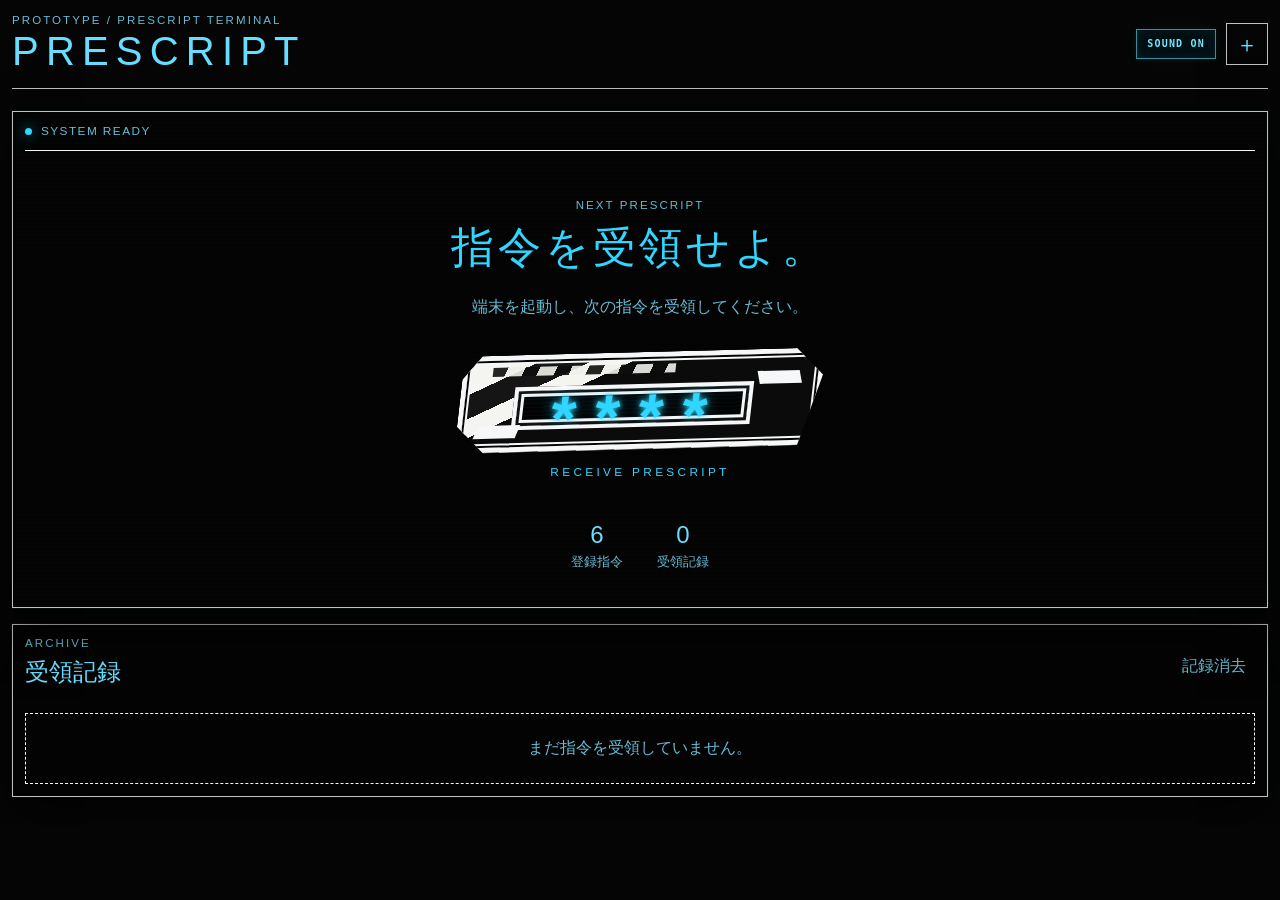
==== iphone.html @ 0a663b4c "Add dedicated iPhone page" ====
<!DOCTYPE html>
<html lang="ja">
<head>
  <meta charset="UTF-8" />
  <meta name="viewport" content="width=device-width, initial-scale=1, viewport-fit=cover">
  <meta name="theme-color" content="#000000">
  <title>PRESCRIPT iPhone</title>
  <link rel="stylesheet" href="style_iphone_fixed.css" />
  <link rel="stylesheet" href="iphone.css" />

  <link rel="manifest" href="iphone-manifest.json">
  <meta name="apple-mobile-web-app-capable" content="yes">
  <meta name="apple-mobile-web-app-status-bar-style" content="black-translucent">
  <meta name="apple-mobile-web-app-title" content="PRESCRIPT">
  <link rel="apple-touch-icon" href="apple-touch-icon.png">
</head>
<body>
  <div class="app-shell">
    <header class="topbar">
      <div>
        <p class="eyebrow">PROTOTYPE / PRESCRIPT TERMINAL</p>
        <h1>PRESCRIPT</h1>
      </div>
      <div class="topbar-actions">
        <button id="soundButton" class="sound-button" type="button" aria-pressed="true">SOUND ON</button>
        <button id="settingsButton" class="icon-button" aria-label="指令管理">＋</button>
      </div>
    </header>

    <main>
      <section class="terminal-panel">
        <div class="status-row">
          <span class="status-dot"></span>
          <span id="systemStatus">SYSTEM READY</span>
        </div>

        <div id="idleView" class="view active">
          <p class="small-label">NEXT PRESCRIPT</p>
          <h2>指令を受領せよ。</h2>
          <p class="subtext">端末を起動し、次の指令を受領してください。</p>

          <button id="receiveButton" class="device-button" aria-label="指令を受領する">
            <span class="device-shell">
              <span class="device-top-strip"></span>
              <span class="device-screen-wrap">
                <span id="deviceDisplay" class="device-display">****</span>
              </span>
              <span class="device-edge device-edge-a"></span>
              <span class="device-edge device-edge-b"></span>
            </span>
            <span class="device-caption">RECEIVE PRESCRIPT</span>
          </button>

          <div class="stats">
            <div>
              <span id="commandCount">0</span>
              <small>登録指令</small>
            </div>
            <div>
              <span id="historyCount">0</span>
              <small>受領記録</small>
            </div>
          </div>
        </div>

        <div id="decodingView" class="view">
          <p id="terminalModeLabel" class="small-label">DECODING</p>

          <div class="css-terminal-stage decoding-stage">
            <div class="css-terminal decoding-terminal">
              <div class="terminal-wing wing-left"></div>
              <div class="terminal-wing wing-right"></div>

              <div class="terminal-body">
                <div class="terminal-top-armor">
                  <span class="armor-segment a1"></span>
                  <span class="armor-segment a2"></span>
                  <span class="armor-segment a3"></span>
                </div>

                <div class="terminal-screen-frame">
                  <div class="terminal-screen decoding-screen">
                    <div class="screen-scan"></div>
                    <div class="screen-head">
                      <span id="screenTitle">// ANALYZING</span>
                      <span id="decodingPhase" class="screen-code">INITIALIZE</span>
                    </div>

                    <div class="screen-command-wrap">
                      <span class="screen-arrow">›</span>
                      <div id="candidateText" class="screen-command decoding-command code-matrix">
                        <div>****-****-****-****</div>
                        <div>---- ---- ---- ----</div>
                      </div>
                      <p id="resultText" class="screen-command seamless-result" aria-live="polite"></p>
                    </div>

                    <div class="screen-rule"></div>
                    <div id="screenFoot" class="screen-foot">PRESCRIPT ENGINE ACTIVE</div>
                  </div>
                </div>

                <div class="terminal-bottom-armor">
                  <span></span><span></span><span></span>
                </div>
              </div>
            </div>
          </div>

          <div id="analysisProgress" class="progress-track">
            <div id="progressBar" class="progress-bar"></div>
          </div>
          <p id="decodingText" class="candidate-text">指令を解析中...</p>

          <div id="resultActions" class="result-actions seamless-actions">
            <button id="completeButton" class="secondary-button">遂行済みにする</button>
            <button id="retryButton" class="primary-button">次の指令を受領</button>
          </div>
        </div>
      </section>

      <section class="history-panel">
        <div class="section-heading">
          <div>
            <p class="small-label">ARCHIVE</p>
            <h2>受領記録</h2>
          </div>
          <button id="clearHistoryButton" class="text-button">記録消去</button>
        </div>

        <div id="historyList" class="history-list"></div>
      </section>
    </main>
  </div>

  <dialog id="commandDialog">
    <form method="dialog" class="dialog-card">
      <div class="section-heading">
        <div>
          <p class="small-label">PRESCRIPT DATABASE</p>
          <h2>指令管理</h2>
        </div>
        <button class="icon-button close-button" value="cancel" aria-label="閉じる">×</button>
      </div>

      <div class="input-row">
        <input id="commandInput" type="text" placeholder="例：卒論を30分進めよ。" autocomplete="off" />
        <button id="addCommandButton" type="button" class="primary-button compact">追加</button>
      </div>

      <div id="commandList" class="command-list"></div>

      <button id="resetCommandsButton" type="button" class="secondary-button full">初期指令に戻す</button>
    </form>
  </dialog>

  <script src="script.js"></script>
  <script>
    if ("serviceWorker" in navigator) {
      window.addEventListener("load", () => {
        navigator.serviceWorker.register("./service-worker.js").catch(() => {});
      });
    }
  </script>
</body>
</html>
---- style_iphone_fixed.css ----
* {
  box-sizing: border-box;
}

:root {
  --bg: #0b0b0b;
  --panel: #141414;
  --panel-2: #1a1a1a;
  --line: #3b3932;
  --text: #ece7d8;
  --muted: #918b7d;
  --accent: #b39a63;
  --paper: #d8ceb3;
  --paper-text: #1b1915;
  --danger: #8a4f4f;
}

html {
  background: var(--bg);
}

body {
  margin: 0;
  min-height: 100vh;
  background:
    linear-gradient(rgba(255,255,255,0.018) 1px, transparent 1px),
    linear-gradient(90deg, rgba(255,255,255,0.012) 1px, transparent 1px),
    radial-gradient(circle at top, #171717 0%, #0a0a0a 60%);
  background-size: 28px 28px, 28px 28px, auto;
  color: var(--text);
  font-family: "Yu Mincho", "Hiragino Mincho ProN", "Times New Roman", serif;
}

button,
input {
  font: inherit;
}

button {
  cursor: pointer;
}

.app-shell {
  width: min(100%, 920px);
  margin: 0 auto;
  padding: max(18px, env(safe-area-inset-top)) 18px
    max(32px, env(safe-area-inset-bottom));
}

.topbar,
.section-heading,
.status-row,
.result-actions,
.input-row {
  display: flex;
  align-items: center;
}

.topbar {
  justify-content: space-between;
  border-bottom: 1px solid var(--line);
  padding-bottom: 14px;
  margin-bottom: 22px;
}

.eyebrow,
.small-label {
  margin: 0;
  color: var(--muted);
  font-size: 0.72rem;
  letter-spacing: 0.18em;
}

h1 {
  margin: 3px 0 0;
  font-size: clamp(1.8rem, 8vw, 3rem);
  letter-spacing: 0.18em;
  font-weight: 500;
}

h2 {
  margin: 7px 0;
  font-weight: 500;
}

.terminal-panel,
.history-panel {
  border: 1px solid var(--line);
  background: rgba(18,18,18,0.92);
  box-shadow: 0 14px 40px rgba(0,0,0,0.35);
}

.terminal-panel {
  min-height: 470px;
  padding: 18px;
  position: relative;
  overflow: hidden;
}

.terminal-panel::after {
  content: "";
  position: absolute;
  inset: 0;
  pointer-events: none;
  background: repeating-linear-gradient(
    to bottom,
    transparent 0,
    transparent 3px,
    rgba(255,255,255,0.015) 4px
  );
}

.status-row {
  gap: 9px;
  color: var(--muted);
  font-size: 0.74rem;
  letter-spacing: 0.12em;
  border-bottom: 1px solid var(--line);
  padding-bottom: 12px;
}

.status-dot {
  width: 7px;
  height: 7px;
  border-radius: 50%;
  background: var(--accent);
  box-shadow: 0 0 12px rgba(179,154,99,0.75);
}

.view {
  display: none;
  position: relative;
  z-index: 1;
}

.view.active {
  display: block;
}

#idleView {
  text-align: center;
  padding: 72px 8px 28px;
}

#idleView h2 {
  font-size: clamp(1.7rem, 7vw, 2.7rem);
  letter-spacing: 0.09em;
}

.subtext {
  color: var(--muted);
  line-height: 1.8;
  margin: 16px auto 30px;
  max-width: 520px;
}

.primary-button,
.secondary-button,
.icon-button,
.text-button {
  border: 1px solid var(--line);
  transition: 160ms ease;
}

.primary-button {
  background: var(--accent);
  color: #13110d;
  padding: 14px 22px;
  min-height: 48px;
}

.primary-button:hover {
  filter: brightness(1.08);
}

.secondary-button {
  background: transparent;
  color: var(--text);
  padding: 13px 18px;
}

.secondary-button:hover,
.icon-button:hover {
  border-color: var(--accent);
}

.icon-button {
  width: 42px;
  height: 42px;
  background: transparent;
  color: var(--text);
  font-size: 1.4rem;
}

.text-button {
  background: transparent;
  color: var(--muted);
  border-color: transparent;
  padding: 8px;
}

.stats {
  display: flex;
  justify-content: center;
  gap: 60px;
  margin-top: 42px;
}

.stats div {
  display: grid;
  gap: 4px;
}

.stats span {
  font-size: 1.5rem;
}

.stats small {
  color: var(--muted);
}

#decodingView {
  text-align: center;
  padding: 86px 8px;
}

.progress-track {
  width: min(100%, 520px);
  height: 8px;
  background: #242424;
  border: 1px solid var(--line);
  margin: 28px auto 22px;
  overflow: hidden;
}

.progress-bar {
  width: 0%;
  height: 100%;
  background: var(--accent);
  transition: width 120ms linear;
}

.candidate-text {
  min-height: 3.5em;
  color: var(--muted);
  letter-spacing: 0.08em;
}

#resultView {
  padding: 42px 0 16px;
}

.prescript-paper {
  width: min(100%, 560px);
  min-height: 280px;
  margin: 18px auto 24px;
  padding: 34px 30px;
  color: var(--paper-text);
  background:
    linear-gradient(rgba(70,55,30,0.05), rgba(70,55,30,0.04)),
    var(--paper);
  border: 1px solid #8f8367;
  box-shadow: 0 18px 38px rgba(0,0,0,0.45);
  transform-origin: top center;
  animation: paperIn 500ms ease both;
}

@keyframes paperIn {
  from {
    opacity: 0;
    transform: translateY(-18px) scaleY(0.94);
  }
  to {
    opacity: 1;
    transform: translateY(0) scaleY(1);
  }
}

.paper-header {
  text-align: center;
  font-size: 1.35rem;
  letter-spacing: 0.45em;
  border-bottom: 1px solid rgba(27,25,21,0.35);
  padding-bottom: 16px;
}

.result-text {
  min-height: 110px;
  display: grid;
  place-items: center;
  text-align: center;
  font-size: clamp(1.3rem, 6vw, 2rem);
  line-height: 1.8;
  margin: 18px 0;
}

.paper-footer {
  text-align: right;
  border-top: 1px solid rgba(27,25,21,0.35);
  padding-top: 16px;
  font-size: 0.9rem;
}

.result-actions {
  gap: 10px;
  justify-content: center;
  flex-wrap: wrap;
}

.history-panel {
  margin-top: 20px;
  padding: 18px;
}

.section-heading {
  justify-content: space-between;
  gap: 14px;
}

.history-list,
.command-list {
  display: grid;
  gap: 10px;
  margin-top: 18px;
}

.history-item,
.command-item {
  border: 1px solid var(--line);
  background: var(--panel-2);
  padding: 14px;
}

.history-item {
  display: grid;
  gap: 8px;
}

.history-item.done {
  opacity: 0.56;
}

.history-item.done .history-text {
  text-decoration: line-through;
}

.history-meta {
  color: var(--muted);
  font-size: 0.72rem;
}

.history-text {
  line-height: 1.55;
}

.empty-state {
  color: var(--muted);
  border: 1px dashed var(--line);
  padding: 24px;
  text-align: center;
}

dialog {
  width: min(calc(100% - 24px), 680px);
  border: 1px solid var(--line);
  background: #101010;
  color: var(--text);
  padding: 0;
}

dialog::backdrop {
  background: rgba(0,0,0,0.78);
  backdrop-filter: blur(2px);
}

.dialog-card {
  padding: 20px;
}

.input-row {
  gap: 8px;
  margin: 20px 0;
}

input {
  flex: 1;
  min-width: 0;
  min-height: 48px;
  background: #191919;
  color: var(--text);
  border: 1px solid var(--line);
  padding: 0 14px;
  outline: none;
}

input:focus {
  border-color: var(--accent);
}

.compact {
  padding-inline: 16px;
}

.full {
  width: 100%;
  margin-top: 18px;
}

.command-item {
  display: flex;
  justify-content: space-between;
  align-items: center;
  gap: 10px;
}

.command-item button {
  background: transparent;
  color: #c68d8d;
  border: 0;
  padding: 6px 8px;
}

@media (max-width: 560px) {
  .app-shell {
    padding-left: 12px;
    padding-right: 12px;
  }

  .terminal-panel,
  .history-panel {
    padding: 14px;
  }

  #idleView {
    padding-top: 58px;
  }

  .stats {
    gap: 38px;
  }

  .result-actions > * {
    width: 100%;
  }

  .input-row {
    align-items: stretch;
  }
}


/* ===== DEVICE TERMINAL THEME / v2 ===== */
:root {
  --bg: #050505;
  --panel: #090909;
  --panel-2: #0d0d0d;
  --line: #f5f7f8;
  --text: #68ddff;
  --muted: #66bcd4;
  --accent: #2fd6ff;
  --paper: #f1f1ed;
  --paper-text: #111111;
  --danger: #ff7892;
}

html,
body {
  background: #050505 !important;
}

body {
  color: var(--text);
  font-family: "Bahnschrift", "Segoe UI", "Yu Gothic UI", "Hiragino Kaku Gothic ProN", sans-serif;
  background-image:
    linear-gradient(rgba(47,214,255,0.025) 1px, transparent 1px),
    linear-gradient(90deg, rgba(47,214,255,0.018) 1px, transparent 1px) !important;
  background-size: 28px 28px !important;
}

.topbar,
.terminal-panel,
.history-panel,
.history-item,
.command-item,
dialog,
input,
.secondary-button,
.icon-button {
  border-color: rgba(245,247,248,0.78) !important;
}

.terminal-panel,
.history-panel,
dialog {
  background: rgba(4,4,4,0.96) !important;
  box-shadow: 0 0 0 1px rgba(47,214,255,0.04), 0 18px 48px rgba(0,0,0,0.65) !important;
}

.terminal-panel::after {
  background: repeating-linear-gradient(
    to bottom,
    transparent 0,
    transparent 3px,
    rgba(47,214,255,0.018) 4px
  ) !important;
}

.primary-button {
  background: #101010 !important;
  color: var(--accent) !important;
  border: 1px solid #f5f7f8 !important;
}

.primary-button:hover,
.secondary-button:hover,
.icon-button:hover {
  border-color: var(--accent) !important;
  box-shadow: 0 0 18px rgba(47,214,255,0.16);
}

.status-dot {
  background: var(--accent) !important;
  box-shadow: 0 0 14px rgba(47,214,255,0.75) !important;
}

#idleView {
  padding-top: 42px;
}

#idleView h2 {
  color: var(--accent);
}

.device-button {
  display: block;
  width: min(100%, 520px);
  margin: 28px auto 0;
  border: 0;
  background: transparent;
  color: inherit;
  padding: 0;
}

.device-shell {
  position: relative;
  display: block;
  width: 100%;
  aspect-ratio: 3.7 / 1;
  transform: skewX(-8deg) rotate(-1.5deg);
  border: 5px solid #f5f7f8;
  background:
    linear-gradient(155deg, #f4f4f0 0 14%, #151515 14% 24%, #f4f4f0 24% 32%, #0b0b0b 32% 100%);
  box-shadow:
    0 0 0 2px #050505 inset,
    0 0 0 4px #f5f7f8 inset,
    0 12px 0 -4px #cfcfc8,
    0 18px 32px rgba(0,0,0,0.65);
  clip-path: polygon(5% 0, 92% 0, 100% 28%, 95% 100%, 8% 100%, 0 72%, 0 24%);
  overflow: hidden;
  transition: transform 140ms ease, filter 140ms ease;
}

.device-button:hover .device-shell {
  transform: skewX(-8deg) rotate(-1.5deg) translateY(-2px);
  filter: brightness(1.07);
}

.device-button:active .device-shell {
  transform: skewX(-8deg) rotate(-1.5deg) translateY(1px) scale(0.995);
}

.device-top-strip {
  position: absolute;
  left: 7%;
  top: 8%;
  width: 52%;
  height: 10%;
  background: repeating-linear-gradient(
    110deg,
    #0d0d0d 0 14px,
    #f0f0eb 14px 30px
  );
  opacity: 0.9;
}

.device-screen-wrap {
  position: absolute;
  left: 14%;
  right: 18%;
  top: 31%;
  bottom: 20%;
  border: 4px solid #f5f7f8;
  background: #020202;
  box-shadow:
    0 0 0 3px #101010 inset,
    0 0 0 6px #f5f7f8 inset;
  display: grid;
  place-items: center;
  overflow: hidden;
}

.device-screen-wrap::after {
  content: "";
  position: absolute;
  inset: 0;
  background:
    linear-gradient(rgba(47,214,255,0.04), transparent 50%),
    repeating-linear-gradient(
      to bottom,
      rgba(47,214,255,0.035) 0 1px,
      transparent 1px 4px
    );
  pointer-events: none;
}

.device-display {
  position: relative;
  z-index: 1;
  color: var(--accent);
  font-family: "Consolas", "Courier New", monospace;
  font-weight: 800;
  font-size: clamp(1.7rem, 8vw, 4rem);
  letter-spacing: 0.08em;
  text-shadow:
    0 0 5px rgba(47,214,255,0.95),
    0 0 16px rgba(47,214,255,0.55);
  transition: opacity 80ms linear, transform 80ms linear, text-shadow 120ms linear;
}

.device-display.idle-pulse {
  animation: devicePulse 1.8s ease-in-out infinite;
}

.device-display.glitch {
  animation: deviceGlitch 90ms steps(2, end) infinite;
}

.device-display.locked {
  animation: lockFlash 420ms ease 2;
}

@keyframes devicePulse {
  0%, 100% { opacity: 0.76; }
  50% { opacity: 1; text-shadow: 0 0 8px rgba(47,214,255,1), 0 0 22px rgba(47,214,255,0.68); }
}

@keyframes deviceGlitch {
  0% { transform: translateX(-1px); opacity: 0.78; }
  25% { transform: translateX(2px) skewX(-3deg); opacity: 1; }
  50% { transform: translateX(-2px); opacity: 0.9; }
  75% { transform: translateX(1px) skewX(2deg); opacity: 0.82; }
  100% { transform: translateX(0); opacity: 1; }
}

@keyframes lockFlash {
  0%,100% { opacity: 1; }
  50% { opacity: 0.18; }
}

.device-edge {
  position: absolute;
  width: 12%;
  height: 15%;
  background: #f5f7f8;
}
.device-edge-a { right: 5%; top: 20%; transform: skewX(16deg); }
.device-edge-b { left: 4%; bottom: 10%; transform: skewX(-18deg); }

.device-caption {
  display: block;
  margin-top: 16px;
  color: var(--accent);
  font-size: 0.74rem;
  letter-spacing: 0.28em;
}

.progress-track {
  background: #0c0c0c !important;
  border-color: #f5f7f8 !important;
}
.progress-bar {
  background: var(--accent) !important;
  box-shadow: 0 0 14px rgba(47,214,255,0.5);
}

.prescript-paper {
  background: var(--paper) !important;
  color: var(--paper-text) !important;
  border: 2px solid #f5f7f8 !important;
  box-shadow: 0 20px 48px rgba(0,0,0,0.6) !important;
}

.history-item,
.command-item,
input {
  background: #080808 !important;
  color: var(--text) !important;
}

dialog::backdrop {
  background: rgba(0,0,0,0.82) !important;
}

@media (max-width: 560px) {
  .device-shell {
    aspect-ratio: 3.1 / 1.15;
    border-width: 4px;
  }
  .device-screen-wrap {
    left: 13%;
    right: 17%;
    top: 29%;
    bottom: 18%;
    border-width: 3px;
  }
}




/* ===== PURE CSS RESULT TERMINAL ===== */
#resultView {
  padding: 34px 0 18px;
}

.css-terminal-stage {
  width: min(100%, 820px);
  margin: 10px auto 18px;
  padding: 22px 10px 28px;
  display: grid;
  place-items: center;
  overflow: visible;
}

.css-terminal {
  position: relative;
  width: min(94vw, 760px);
  min-height: 330px;
  filter:
    drop-shadow(0 24px 30px rgba(0,0,0,0.7))
    drop-shadow(0 0 20px rgba(47,214,255,0.10));
}

.terminal-body {
  position: relative;
  width: 100%;
  min-height: 330px;
  background:
    linear-gradient(145deg, #f4f4f2 0 8%, #1d1d1d 8% 13%, #f5f5f3 13% 18%, #101010 18% 82%, #e8e8e5 82% 88%, #131313 88% 92%, #f2f2ef 92% 100%);
  clip-path: polygon(
    4% 0, 94% 0, 100% 12%, 98% 88%,
    92% 100%, 6% 100%, 0 86%, 1% 14%
  );
  border: 4px solid #f4f5f6;
  box-shadow:
    inset 0 0 0 3px #0a0a0a,
    inset 0 0 0 6px rgba(255,255,255,0.55);
}

.terminal-top-armor {
  position: absolute;
  top: 4%;
  left: 8%;
  right: 8%;
  height: 16%;
  display: flex;
  gap: 2%;
  transform: skewX(-14deg);
}

.armor-segment {
  display: block;
  height: 100%;
  border: 2px solid #f4f5f6;
  background: linear-gradient(135deg, #f7f7f4 0 42%, #202020 42% 68%, #ededeb 68% 100%);
}

.a1 { flex: 1.15; }
.a2 { flex: 1.6; }
.a3 { flex: 0.85; }

.terminal-screen-frame {
  position: absolute;
  left: 7%;
  right: 7%;
  top: 24%;
  bottom: 18%;
  border: 4px solid #f2f4f5;
  background: #050505;
  box-shadow:
    0 0 0 4px #0a0a0a,
    0 0 0 6px #f2f4f5,
    0 0 18px rgba(47,214,255,0.12);
  clip-path: polygon(3% 0, 97% 0, 100% 14%, 98% 100%, 2% 100%, 0 86%, 0 12%);
}

.terminal-screen {
  position: relative;
  width: 100%;
  height: 100%;
  background:
    radial-gradient(circle at center, rgba(47,214,255,0.035), transparent 60%),
    linear-gradient(180deg, #050809 0%, #020303 100%);
  color: var(--accent);
  padding: 18px 24px 16px;
  overflow: hidden;
}

.screen-scan {
  position: absolute;
  inset: 0;
  pointer-events: none;
  background: repeating-linear-gradient(
    to bottom,
    rgba(47,214,255,0.035) 0 1px,
    transparent 1px 4px
  );
  opacity: 0.75;
}

.screen-head,
.screen-foot,
.screen-code {
  position: relative;
  z-index: 1;
  font-family: "Consolas", "Courier New", monospace;
  letter-spacing: 0.16em;
}

.screen-head {
  display: flex;
  justify-content: space-between;
  gap: 16px;
  align-items: center;
  color: rgba(104,221,255,0.82);
  font-size: clamp(0.62rem, 1.7vw, 0.82rem);
  padding-bottom: 8px;
  border-bottom: 1px solid rgba(104,221,255,0.55);
}

.screen-code {
  font-size: 0.78em;
  opacity: 0.7;
}

.screen-command-wrap {
  position: relative;
  z-index: 1;
  display: grid;
  grid-template-columns: auto 1fr;
  align-items: start;
  gap: 12px;
  margin-top: 16px;
}

.screen-arrow {
  font-family: "Consolas", monospace;
  font-size: clamp(1.8rem, 5vw, 3rem);
  line-height: 1;
  color: var(--accent);
  text-shadow:
    0 0 6px rgba(47,214,255,0.95),
    0 0 18px rgba(47,214,255,0.5);
}

.screen-command {
  margin: 0;
  color: #62e3ff;
  font-family: "Bahnschrift", "Yu Gothic UI", "Hiragino Kaku Gothic ProN", sans-serif;
  font-size: clamp(1.2rem, 3.8vw, 2.1rem);
  font-weight: 700;
  line-height: 1.42;
  letter-spacing: 0.04em;
  overflow-wrap: anywhere;
  text-shadow:
    0 0 5px rgba(47,214,255,0.95),
    0 0 14px rgba(47,214,255,0.45);
  animation: cssResultIn 520ms steps(8, end) both;
}

.screen-rule {
  position: relative;
  z-index: 1;
  width: 56%;
  height: 1px;
  margin-top: 18px;
  background: var(--accent);
  box-shadow: 0 0 8px rgba(47,214,255,0.72);
}

.screen-foot {
  position: absolute;
  right: 22px;
  bottom: 12px;
  color: rgba(104,221,255,0.55);
  font-size: clamp(0.52rem, 1.4vw, 0.68rem);
}

.terminal-bottom-armor {
  position: absolute;
  left: 12%;
  right: 12%;
  bottom: 5%;
  height: 9%;
  display: grid;
  grid-template-columns: 1.8fr 1fr 1.2fr;
  gap: 3%;
  transform: skewX(-15deg);
}

.terminal-bottom-armor span {
  border: 2px solid #f4f5f6;
  background: linear-gradient(145deg, #f3f3f1 0 55%, #222 55% 68%, #ececea 68% 100%);
}

.terminal-wing {
  position: absolute;
  z-index: -1;
  width: 17%;
  height: 38%;
  top: 31%;
  background: linear-gradient(145deg, #f4f5f6 0 45%, #1b1b1b 45% 60%, #e9e9e6 60% 100%);
  border: 3px solid #f4f5f6;
}

.wing-left {
  left: -4%;
  clip-path: polygon(20% 0, 100% 16%, 96% 88%, 0 100%, 8% 58%, 0 26%);
}

.wing-right {
  right: -4%;
  clip-path: polygon(0 16%, 80% 0, 100% 24%, 92% 58%, 100% 100%, 4% 88%);
}

.result-hint {
  margin: 8px 0 18px;
  text-align: center;
  color: var(--muted);
  font-size: 0.86rem;
  letter-spacing: 0.08em;
}

@keyframes cssResultIn {
  from {
    opacity: 0;
    transform: translateX(-6px);
    filter: blur(3px);
  }
  to {
    opacity: 1;
    transform: translateX(0);
    filter: blur(0);
  }
}

@media (max-width: 700px) {
  .css-terminal {
    width: min(98vw, 620px);
    min-height: 290px;
  }

  .terminal-body {
    min-height: 290px;
  }

  .terminal-screen {
    padding: 14px 18px 14px;
  }

  .screen-command {
    font-size: clamp(1rem, 4.8vw, 1.5rem);
    line-height: 1.34;
  }

  .screen-command-wrap {
    gap: 9px;
    margin-top: 12px;
  }

  .screen-rule {
    margin-top: 14px;
  }
}

@media (max-width: 430px) {
  .css-terminal-stage {
    padding-left: 0;
    padding-right: 0;
  }

  .css-terminal {
    width: 102vw;
    min-height: 260px;
  }

  .terminal-body {
    min-height: 260px;
  }

  .terminal-screen-frame {
    left: 6%;
    right: 6%;
    top: 25%;
    bottom: 18%;
  }

  .terminal-screen {
    padding: 10px 14px 10px;
  }

  .screen-head {
    font-size: 0.52rem;
  }

  .screen-command {
    font-size: clamp(0.92rem, 5.2vw, 1.28rem);
  }

  .screen-foot {
    display: none;
  }
}


/* ===== v4 DECODING TERMINAL EFFECTS ===== */
.decoding-stage {
  margin-top: 4px;
  margin-bottom: 8px;
}

.decoding-terminal {
  animation: terminalVibrate 180ms steps(2, end) infinite;
}

.decoding-terminal .terminal-body {
  box-shadow:
    inset 0 0 0 3px #0a0a0a,
    inset 0 0 0 6px rgba(255,255,255,0.55),
    0 0 26px rgba(47,214,255,0.16);
}

.decoding-terminal.active-pulse .terminal-body {
  animation: terminalGlowPulse 520ms ease-in-out infinite alternate;
}

.decoding-screen {
  animation: screenFlicker 120ms steps(2, end) infinite;
}

.decoding-screen::before {
  content: "";
  position: absolute;
  inset: -10%;
  pointer-events: none;
  z-index: 3;
  background:
    repeating-linear-gradient(
      90deg,
      transparent 0 9%,
      rgba(47,214,255,0.055) 9% 9.8%,
      transparent 9.8% 18%
    ),
    linear-gradient(
      180deg,
      transparent 0 35%,
      rgba(47,214,255,0.12) 35% 38%,
      transparent 38% 100%
    );
  mix-blend-mode: screen;
  animation: noiseSweep 620ms linear infinite;
}

.decoding-command {
  font-family: "Consolas", "Courier New", monospace;
  letter-spacing: 0.09em;
  animation: decodingTextJitter 110ms steps(2, end) infinite;
}

.decoding-terminal.finalizing {
  animation: none;
}

.decoding-terminal.finalizing .terminal-body {
  animation: finalFlash 240ms ease-in-out 3;
}

.decoding-terminal.finalizing .decoding-screen {
  animation: none;
}

@keyframes terminalVibrate {
  0% { transform: translate(0,0); }
  25% { transform: translate(0.35px,-0.25px); }
  50% { transform: translate(-0.35px,0.3px); }
  75% { transform: translate(0.25px,0.2px); }
  100% { transform: translate(0,0); }
}

@keyframes terminalGlowPulse {
  from {
    filter: drop-shadow(0 0 8px rgba(47,214,255,0.18));
  }
  to {
    filter: drop-shadow(0 0 22px rgba(47,214,255,0.55));
  }
}

@keyframes screenFlicker {
  0%, 100% { filter: brightness(1); }
  30% { filter: brightness(1.08); }
  55% { filter: brightness(0.92); }
  75% { filter: brightness(1.14); }
}

@keyframes noiseSweep {
  from { transform: translateY(-18%); opacity: 0.45; }
  50% { opacity: 0.9; }
  to { transform: translateY(18%); opacity: 0.35; }
}

@keyframes decodingTextJitter {
  0% { transform: translateX(0); opacity: 0.92; }
  25% { transform: translateX(1px); opacity: 1; }
  50% { transform: translateX(-1px); opacity: 0.84; }
  75% { transform: translateX(0.5px); opacity: 1; }
  100% { transform: translateX(0); opacity: 0.92; }
}

@keyframes finalFlash {
  0%,100% {
    box-shadow:
      inset 0 0 0 3px #0a0a0a,
      inset 0 0 0 6px rgba(255,255,255,0.55),
      0 0 12px rgba(47,214,255,0.16);
  }
  50% {
    box-shadow:
      inset 0 0 0 3px #0a0a0a,
      inset 0 0 0 6px rgba(255,255,255,0.75),
      0 0 42px rgba(47,214,255,0.78);
  }
}


/* ===== v5 OPAQUE CODE MATRIX ===== */
.code-matrix {
  display: grid;
  gap: 4px;
  width: 100%;
  font-size: clamp(0.72rem, 2.2vw, 1.15rem);
  line-height: 1.2;
  letter-spacing: 0.085em;
  white-space: nowrap;
  overflow: hidden;
}

.code-matrix div {
  position: relative;
  min-height: 1.2em;
  overflow: hidden;
  text-overflow: clip;
  text-shadow:
    0 0 5px rgba(47,214,255,0.98),
    0 0 12px rgba(47,214,255,0.5);
}

.code-matrix div:nth-child(2n) {
  opacity: 0.72;
}

.code-matrix div:nth-child(3n) {
  opacity: 0.9;
}

.code-matrix.scramble div {
  animation: codeLineShift 105ms steps(2, end) infinite;
}

@keyframes codeLineShift {
  0% { transform: translateX(0); }
  25% { transform: translateX(1px); }
  50% { transform: translateX(-2px); }
  75% { transform: translateX(1.5px); }
  100% { transform: translateX(0); }
}

@media (max-width: 700px) {
  .code-matrix {
    font-size: clamp(0.62rem, 3vw, 0.92rem);
    gap: 3px;
  }
}

@media (max-width: 430px) {
  .code-matrix {
    font-size: clamp(0.54rem, 3.35vw, 0.78rem);
  }
}


/* ===== v6 RESPONSIVE CODE MATRIX ===== */
.code-matrix {
  --matrix-font-size: 1rem;
  --matrix-gap: 4px;
  font-size: var(--matrix-font-size) !important;
  gap: var(--matrix-gap) !important;
  max-height: 100%;
  align-content: center;
}

.code-matrix[data-lines="3"] {
  --matrix-gap: 7px;
}

.code-matrix[data-lines="4"] {
  --matrix-gap: 5px;
}

.code-matrix[data-lines="5"] {
  --matrix-gap: 3px;
}

.code-matrix div {
  width: 100%;
  line-height: 1.14;
}

@media (max-width: 700px) {
  .code-matrix {
    --matrix-gap: 3px;
  }
}

@media (max-width: 430px) {
  .code-matrix {
    --matrix-gap: 2px;
  }
}


/* ===== v7 SAFE FIT FOR DECODING SCREEN ===== */
.decoding-screen {
  padding: 18px 26px 26px !important;
}

.decoding-screen .screen-command-wrap {
  min-height: 0;
  margin-top: 12px;
}

.code-matrix {
  box-sizing: border-box;
  width: 100%;
  max-width: 100%;
  max-height: 100%;
  overflow: hidden !important;
  padding-right: 6px;
  padding-bottom: 10px;
  align-content: start;
}

.code-matrix div {
  box-sizing: border-box;
  max-width: 100%;
  overflow: hidden;
}

@media (max-width: 700px) {
  .decoding-screen {
    padding: 14px 18px 22px !important;
  }

  .code-matrix {
    padding-right: 4px;
    padding-bottom: 8px;
  }
}

@media (max-width: 430px) {
  .decoding-screen {
    padding: 12px 14px 20px !important;
  }

  .code-matrix {
    padding-right: 3px;
    padding-bottom: 7px;
  }
}


/* ===== v8 TWO-LINE DECODING LAYOUT ===== */
.decoding-screen {
  padding: 18px 26px 44px !important;
}

.decoding-screen .screen-command-wrap {
  margin-top: 14px;
  min-height: 0;
  align-items: start;
}

.code-matrix {
  --matrix-font-size: 1rem;
  --matrix-gap: 8px;
  grid-template-rows: repeat(2, auto);
  gap: var(--matrix-gap) !important;
  padding-right: 8px;
  padding-bottom: 24px;
  align-content: start;
  max-height: none;
}

.code-matrix[data-lines="2"] {
  --matrix-gap: 8px;
}

.code-matrix div {
  line-height: 1.12;
}

@media (max-width: 700px) {
  .decoding-screen {
    padding: 14px 18px 38px !important;
  }

  .code-matrix {
    --matrix-gap: 6px;
    padding-right: 5px;
    padding-bottom: 20px;
  }
}

@media (max-width: 430px) {
  .decoding-screen {
    padding: 12px 14px 34px !important;
  }

  .code-matrix {
    --matrix-gap: 5px;
    padding-right: 4px;
    padding-bottom: 18px;
  }
}


/* ===== v9 SEAMLESS ANALYSIS -> OUTPUT ===== */
.screen-command-wrap {
  position: relative;
}

.seamless-result {
  display: none;
  margin: 0;
  opacity: 0;
  transform: translateY(3px);
}

.seamless-result.revealing {
  display: block;
  animation: seamlessReveal 760ms steps(12, end) forwards;
}

.code-matrix.dissolving {
  animation: codeDissolve 520ms steps(8, end) forwards !important;
}

.seamless-actions {
  display: none;
  opacity: 0;
  margin-top: 18px;
}

.seamless-actions.visible {
  display: flex;
  animation: controlsIn 380ms ease forwards;
}

#analysisProgress.output-ready {
  opacity: 0;
  transform: scaleX(.96);
  transition: opacity 360ms ease, transform 360ms ease;
}

#decodingText.output-ready {
  opacity: 0;
  transition: opacity 300ms ease;
}

.decoding-terminal.output-mode {
  animation: none;
}

.decoding-terminal.output-mode .decoding-screen {
  animation: none;
}

.decoding-terminal.output-mode .decoding-screen::before {
  opacity: .12;
  animation: none;
}

.decoding-terminal.output-mode .terminal-body {
  animation: outputGlow 650ms ease-out 1;
}

@keyframes codeDissolve {
  0% {
    opacity: 1;
    filter: blur(0);
    transform: translateX(0);
  }
  30% {
    opacity: .72;
    filter: blur(.5px);
    transform: translateX(2px);
  }
  55% {
    opacity: .38;
    filter: blur(1.5px);
    transform: translateX(-4px);
  }
  80% {
    opacity: .14;
    filter: blur(3px);
    transform: translateX(8px);
  }
  100% {
    opacity: 0;
    filter: blur(7px);
    transform: translateX(18px);
  }
}

@keyframes seamlessReveal {
  0% {
    opacity: 0;
    filter: blur(5px);
    transform: translateY(3px);
    clip-path: inset(0 100% 0 0);
  }
  45% {
    opacity: .8;
    filter: blur(1px);
  }
  100% {
    opacity: 1;
    filter: blur(0);
    transform: translateY(0);
    clip-path: inset(0 0 0 0);
  }
}

@keyframes controlsIn {
  from { opacity: 0; transform: translateY(7px); }
  to { opacity: 1; transform: translateY(0); }
}

@keyframes outputGlow {
  0% { filter: drop-shadow(0 0 26px rgba(47,214,255,.75)); }
  100% { filter: drop-shadow(0 0 8px rgba(47,214,255,.12)); }
}


/* ===== v9.1 RESULT VISIBILITY FIX ===== */
.seamless-result.revealing {
  display: block !important;
  visibility: visible !important;
}

.decoding-terminal.output-mode .seamless-result {
  color: #62e3ff;
  text-shadow:
    0 0 5px rgba(47,214,255,0.95),
    0 0 14px rgba(47,214,255,0.45);
}


/* ===== v9.3 DECODING FONT READABILITY ===== */
.decoding-screen .screen-command-wrap {
  grid-template-columns: 34px minmax(0, 1fr);
}

.code-matrix {
  width: 100%;
  min-width: 0;
  font-size: var(--matrix-font-size, 22px) !important;
  letter-spacing: 0.055em !important;
}

.code-matrix div {
  width: 100%;
  overflow: hidden;
  white-space: nowrap;
}

/* Keep the large lower safety margin from v8/v9. */
.decoding-screen {
  padding-bottom: 44px !important;
}

@media (max-width: 700px) {
  .decoding-screen {
    padding-bottom: 38px !important;
  }
}

@media (max-width: 430px) {
  .decoding-screen .screen-command-wrap {
    grid-template-columns: 24px minmax(0, 1fr);
  }

  .decoding-screen {
    padding-bottom: 34px !important;
  }
}


/* ===== v9.4 RELAXED LAYOUT ===== */
.decoding-screen {
  padding: 18px 22px 18px !important;
}

.code-matrix {
  padding-bottom: 0 !important;
  align-content: center;
}

.decoding-screen .screen-command-wrap {
  margin-top: 8px;
}

@media (max-width: 700px) {
  .decoding-screen {
    padding: 14px 16px 14px !important;
  }
}

@media (max-width: 430px) {
  .decoding-screen {
    padding: 12px 12px 12px !important;
  }
}


/* ===== v9.5 THREE LINES / WIDER CODE AREA ===== */
.decoding-screen {
  padding-left: 12px !important;
  padding-right: 12px !important;
}

.decoding-screen .screen-command-wrap {
  grid-template-columns: 24px minmax(0, 1fr) !important;
  gap: 7px !important;
}

.code-matrix {
  width: 100% !important;
  padding-left: 0 !important;
  padding-right: 0 !important;
  letter-spacing: 0.045em !important;
}

@media (max-width: 700px) {
  .decoding-screen {
    padding-left: 9px !important;
    padding-right: 9px !important;
  }

  .decoding-screen .screen-command-wrap {
    grid-template-columns: 20px minmax(0, 1fr) !important;
    gap: 5px !important;
  }
}

@media (max-width: 430px) {
  .decoding-screen {
    padding-left: 7px !important;
    padding-right: 7px !important;
  }
}


/* ===== v9.6 ANALYSIS EDGE-TO-EDGE ===== */
.decoding-terminal:not(.output-mode) .decoding-screen {
  padding-left: 2px !important;
  padding-right: 2px !important;
}

.decoding-terminal:not(.output-mode) .screen-command-wrap {
  grid-template-columns: 12px minmax(0, 1fr) !important;
  column-gap: 2px !important;
  width: 100% !important;
  margin-left: 0 !important;
  margin-right: 0 !important;
}

.decoding-terminal:not(.output-mode) .screen-arrow {
  width: 12px !important;
  min-width: 12px !important;
  margin: 0 !important;
  padding: 0 !important;
}

.decoding-terminal:not(.output-mode) .code-matrix {
  width: 100% !important;
  max-width: none !important;
  margin: 0 !important;
  padding-left: 0 !important;
  padding-right: 0 !important;
  letter-spacing: 0.035em !important;
}

.decoding-terminal:not(.output-mode) .code-matrix div {
  margin-left: 0 !important;
  margin-right: 0 !important;
}

@media (max-width: 700px) {
  .decoding-terminal:not(.output-mode) .decoding-screen {
    padding-left: 1px !important;
    padding-right: 1px !important;
  }

  .decoding-terminal:not(.output-mode) .screen-command-wrap {
    grid-template-columns: 10px minmax(0, 1fr) !important;
    column-gap: 1px !important;
  }

  .decoding-terminal:not(.output-mode) .screen-arrow {
    width: 10px !important;
    min-width: 10px !important;
  }
}

@media (max-width: 430px) {
  .decoding-terminal:not(.output-mode) .decoding-screen {
    padding-left: 0 !important;
    padding-right: 0 !important;
  }
}


/* ===== v9.7 TRUE FULL-WIDTH ANALYSIS ===== */
/* During decoding, the arrow no longer consumes a grid column. */
.decoding-terminal:not(.output-mode) .screen-command-wrap {
  display: block !important;
  position: relative !important;
  box-sizing: border-box !important;
  width: 100% !important;
  max-width: none !important;
  margin: 0 !important;
  padding: 0 !important;
}

/* Overlay the arrow at the extreme left edge. */
.decoding-terminal:not(.output-mode) .screen-arrow {
  position: absolute !important;
  left: 2px !important;
  top: 50% !important;
  transform: translateY(-50%) !important;
  width: auto !important;
  min-width: 0 !important;
  margin: 0 !important;
  padding: 0 !important;
  z-index: 4 !important;
}

/* Remove horizontal inset from the actual cyan display. */
.decoding-terminal:not(.output-mode) .terminal-screen.decoding-screen {
  padding-left: 0 !important;
  padding-right: 0 !important;
}

/* Stretch the three code rows across almost all usable width. */
.decoding-terminal:not(.output-mode) .code-matrix {
  box-sizing: border-box !important;
  display: block !important;
  width: 100% !important;
  max-width: none !important;
  min-width: 0 !important;
  margin: 0 !important;
  padding: 0 2px 0 17px !important;
  text-align: center !important;
}

.decoding-terminal:not(.output-mode) .code-matrix div {
  box-sizing: border-box !important;
  display: block !important;
  width: 100% !important;
  max-width: none !important;
  margin: 0 !important;
  padding: 0 !important;
  text-align: center !important;
  white-space: nowrap !important;
}

/* The title/rule/footer can also reach farther toward the screen edges. */
.decoding-terminal:not(.output-mode) .screen-head,
.decoding-terminal:not(.output-mode) .screen-rule,
.decoding-terminal:not(.output-mode) .screen-foot {
  margin-left: 5px !important;
  margin-right: 5px !important;
}

@media (max-width: 700px) {
  .decoding-terminal:not(.output-mode) .screen-arrow {
    left: 1px !important;
  }
  .decoding-terminal:not(.output-mode) .code-matrix {
    padding-left: 14px !important;
    padding-right: 1px !important;
  }
}

@media (max-width: 430px) {
  .decoding-terminal:not(.output-mode) .code-matrix {
    padding-left: 12px !important;
    padding-right: 0 !important;
  }
}


/* ===== v9.9 WIDE ANALYSIS, WORKING TRANSITION ===== */
.decoding-terminal:not(.output-mode) .terminal-screen.decoding-screen {
  padding-left: 0 !important;
  padding-right: 0 !important;
}
.decoding-terminal:not(.output-mode) .screen-command-wrap {
  display: block !important;
  position: relative !important;
  width: 100% !important;
  max-width: none !important;
  margin: 0 !important;
  padding: 0 !important;
}
.decoding-terminal:not(.output-mode) .screen-arrow {
  position: absolute !important;
  left: 2px !important;
  top: 50% !important;
  transform: translateY(-50%) !important;
  z-index: 5 !important;
  width: auto !important;
  min-width: 0 !important;
}
.decoding-terminal:not(.output-mode) .code-matrix {
  box-sizing: border-box !important;
  width: 100% !important;
  max-width: none !important;
  margin: 0 !important;
  padding-left: 18px !important;
  padding-right: 2px !important;
  letter-spacing: .055em !important;
}
.decoding-terminal:not(.output-mode) .code-matrix div {
  width: 100% !important;
  text-align: center !important;
  white-space: nowrap !important;
}


/* ===== v10 LONG CODE LINES ===== */
.decoding-terminal:not(.output-mode) .code-matrix {
  padding-left: 13px !important;
  padding-right: 3px !important;
  letter-spacing: 0.035em !important;
}

.decoding-terminal:not(.output-mode) .code-matrix div {
  text-align: center !important;
  overflow: visible !important;
}


/* ===== v10.1 TWO-LINE ANALYSIS ===== */
.decoding-terminal:not(.output-mode) .code-matrix {
  display: flex !important;
  flex-direction: column !important;
  justify-content: center !important;
  gap: 8px !important;
}


/* ===== v10.2 LARGER TWO-LINE ANALYSIS CODE ===== */
.decoding-terminal:not(.output-mode) .code-matrix {
  font-size: 26px !important;
  line-height: 1.22 !important;
  letter-spacing: 0.025em !important;
  gap: 10px !important;
}

@media (max-width: 900px) {
  .decoding-terminal:not(.output-mode) .code-matrix {
    font-size: 23px !important;
  }
}

@media (max-width: 600px) {
  .decoding-terminal:not(.output-mode) .code-matrix {
    font-size: 19px !important;
  }
}

@media (max-width: 430px) {
  .decoding-terminal:not(.output-mode) .code-matrix {
    font-size: 16px !important;
  }
}


/* ===== v11 AUDIO / CODE REFINEMENT ===== */
.topbar-actions {
  display: flex;
  align-items: center;
  gap: 10px;
}

.sound-button {
  border: 1px solid rgba(92, 228, 255, 0.6);
  background: rgba(0, 18, 24, 0.72);
  color: #71e8ff;
  font: 700 10px/1 "Consolas", "SFMono-Regular", monospace;
  letter-spacing: 0.12em;
  padding: 9px 10px;
  cursor: pointer;
  box-shadow: inset 0 0 12px rgba(45, 218, 255, 0.08), 0 0 8px rgba(45, 218, 255, 0.08);
}

.sound-button.muted {
  color: rgba(205, 235, 240, 0.48);
  border-color: rgba(205, 235, 240, 0.24);
  box-shadow: none;
}

.decoding-terminal:not(.output-mode) .code-matrix {
  font-family: "Consolas", "SFMono-Regular", "Menlo", "Courier New", monospace !important;
  font-weight: 700 !important;
  letter-spacing: 0.02em !important;
  line-height: 1.18 !important;
  gap: 12px !important;
}

.decoding-terminal:not(.output-mode) .code-matrix div {
  text-shadow:
    0 0 3px rgba(88, 231, 255, 0.96),
    0 0 10px rgba(42, 210, 255, 0.34) !important;
}

@media (max-width: 520px) {
  .sound-button {
    font-size: 9px;
    padding: 8px 7px;
    letter-spacing: 0.08em;
  }
}


/* v11.17 — smoother prescript arrival */
.seamless-result {
  opacity: 0;
  transform: translateY(5px) scale(0.992);
  filter: blur(2.2px) brightness(1.35);
  transition:
    opacity 420ms cubic-bezier(0.22, 1, 0.36, 1),
    transform 520ms cubic-bezier(0.22, 1, 0.36, 1),
    filter 560ms cubic-bezier(0.22, 1, 0.36, 1);
  will-change: opacity, transform, filter;
}

.decoding-terminal.output-mode .seamless-result {
  opacity: 1;
  transform: translateY(0) scale(1);
  filter: blur(0) brightness(1);
}

.seamless-actions {
  opacity: 0;
  transform: translateY(4px);
  transition:
    opacity 360ms ease 180ms,
    transform 420ms cubic-bezier(0.22, 1, 0.36, 1) 180ms;
}

.decoding-terminal.output-mode ~ .seamless-actions,
#decodingView:has(.decoding-terminal.output-mode) .seamless-actions {
  opacity: 1;
  transform: translateY(0);
}


/* v12.0 PWA / iPhone safe-area support */
html, body {
  min-height: 100%;
  background: #000;
}

body {
  padding-top: max(env(safe-area-inset-top), 0px);
  padding-right: max(env(safe-area-inset-right), 0px);
  padding-bottom: max(env(safe-area-inset-bottom), 0px);
  padding-left: max(env(safe-area-inset-left), 0px);
  overscroll-behavior: none;
  -webkit-tap-highlight-color: transparent;
}

button, input, textarea {
  -webkit-touch-callout: none;
}


/* v12.1 — iPhone viewport fit correction */
html {
  width: 100%;
  max-width: 100%;
  overflow-x: hidden;
}

body {
  width: 100%;
  max-width: 100%;
  overflow-x: hidden;
  box-sizing: border-box;
}

*, *::before, *::after {
  box-sizing: border-box;
}

/* Never allow the terminal assembly to exceed the visible iPhone width. */
.css-terminal-stage,
.decoding-stage {
  width: 100% !important;
  max-width: 100% !important;
  min-width: 0 !important;
  padding-left: 6px !important;
  padding-right: 6px !important;
  overflow: visible !important;
}

.css-terminal,
.decoding-terminal {
  width: 100% !important;
  max-width: 100% !important;
  min-width: 0 !important;
  margin-left: auto !important;
  margin-right: auto !important;
}

/* Keep long analysis strings inside the terminal rather than widening it. */
.terminal-screen,
.decoding-screen,
.screen-command-wrap,
.screen-command,
.code-matrix,
.seamless-result {
  min-width: 0 !important;
  max-width: 100% !important;
}

.code-matrix {
  overflow: hidden !important;
}

/* Compact only on phone-sized screens; desktop/tablet appearance stays intact. */
@media (max-width: 480px) {
  .app-shell,
  main,
  .main-content,
  .content {
    width: 100% !important;
    max-width: 100% !important;
    min-width: 0 !important;
  }

  .css-terminal-stage,
  .decoding-stage {
    padding-left: 2px !important;
    padding-right: 2px !important;
  }

  .css-terminal,
  .decoding-terminal {
    transform-origin: center center;
  }

  .terminal-screen,
  .decoding-screen {
    padding-left: 10px !important;
    padding-right: 10px !important;
  }
}


/* v12.2 — stronger iPhone fit.
   Leave room for the terminal's decorative wings instead of making
   the terminal body itself 100vw wide. */
@media (max-width: 480px) {
  .css-terminal-stage,
  .decoding-stage {
    width: 100dvw !important;
    max-width: 100dvw !important;
    padding-left: max(8px, env(safe-area-inset-left)) !important;
    padding-right: max(8px, env(safe-area-inset-right)) !important;
    overflow: visible !important;
  }

  .css-terminal,
  .decoding-terminal {
    width: min(90dvw, 390px) !important;
    max-width: min(90dvw, 390px) !important;
    min-width: 0 !important;
    margin-left: auto !important;
    margin-right: auto !important;
  }

  .terminal-body,
  .decoding-terminal .terminal-body {
    min-height: 248px !important;
  }

  .terminal-screen-frame {
    left: 7% !important;
    right: 7% !important;
  }

  .terminal-screen,
  .decoding-screen {
    padding-left: 8px !important;
    padding-right: 8px !important;
  }

  .wing-left {
    left: -3% !important;
  }

  .wing-right {
    right: -3% !important;
  }
}

/* Extra narrow iPhones */
@media (max-width: 390px) {
  .css-terminal,
  .decoding-terminal {
    width: 88dvw !important;
    max-width: 88dvw !important;
  }

  .terminal-body,
  .decoding-terminal .terminal-body {
    min-height: 238px !important;
  }
}


/* ===== v12.3 — iPhone right-edge clipping fix =====
   The terminal lives inside .terminal-panel, so viewport units (dvw/vw)
   can be wider than its actual parent content box. Size it from the
   parent instead. */
@media (max-width: 480px) {
  .css-terminal-stage,
  .decoding-stage {
    width: 100% !important;
    max-width: 100% !important;
    min-width: 0 !important;
    padding-left: 0 !important;
    padding-right: 0 !important;
    overflow: visible !important;
  }

  .css-terminal,
  .decoding-terminal {
    width: 94% !important;
    max-width: 94% !important;
    min-width: 0 !important;
    margin-left: auto !important;
    margin-right: auto !important;
  }

  .terminal-body,
  .decoding-terminal .terminal-body {
    width: 100% !important;
    max-width: 100% !important;
  }
}

@media (max-width: 390px) {
  .css-terminal,
  .decoding-terminal {
    width: 92% !important;
    max-width: 92% !important;
  }
}
---- iphone.css ----
/* PRESCRIPT — dedicated iPhone layout */
html, body {
  width: 100%;
  max-width: 100%;
  overflow-x: hidden;
  background: #050505 !important;
}

body {
  margin: 0;
  padding: 0;
}

*, *::before, *::after {
  box-sizing: border-box;
}

.app-shell {
  width: 100% !important;
  max-width: 100% !important;
  margin: 0 auto !important;
  padding:
    max(14px, env(safe-area-inset-top))
    max(12px, env(safe-area-inset-right))
    max(28px, env(safe-area-inset-bottom))
    max(12px, env(safe-area-inset-left)) !important;
}

.topbar {
  gap: 10px;
}

.topbar h1 {
  font-size: clamp(1.8rem, 9vw, 2.5rem) !important;
}

.topbar-actions {
  flex-shrink: 0;
}

.terminal-panel,
.history-panel {
  width: 100% !important;
  max-width: 100% !important;
  padding: 12px !important;
}

.terminal-panel {
  overflow: visible !important;
}

#idleView {
  padding: 48px 4px 24px !important;
}

.device-button {
  width: min(92%, 360px) !important;
}

.stats {
  gap: 34px !important;
}

#decodingView {
  width: 100% !important;
  max-width: 100% !important;
  padding: 48px 0 52px !important;
  overflow: visible !important;
}

.css-terminal-stage,
.decoding-stage {
  position: relative !important;
  display: flex !important;
  justify-content: center !important;
  align-items: center !important;
  width: 100% !important;
  max-width: 100% !important;
  min-width: 0 !important;
  margin: 0 auto !important;
  padding: 0 !important;
  overflow: visible !important;
}

.css-terminal,
.decoding-terminal {
  position: relative !important;
  width: min(82vw, 320px) !important;
  max-width: min(82vw, 320px) !important;
  min-width: 0 !important;
  margin: 0 auto !important;
  transform: none !important;
  transform-origin: center center !important;
}

.terminal-body,
.decoding-terminal .terminal-body {
  width: 100% !important;
  max-width: 100% !important;
  min-width: 0 !important;
  min-height: 220px !important;
}

.terminal-wing {
  max-width: 18% !important;
}

.wing-left {
  left: -3% !important;
}

.wing-right {
  right: -3% !important;
}

.terminal-screen-frame {
  left: 6% !important;
  right: 6% !important;
}

.terminal-screen,
.decoding-screen {
  min-width: 0 !important;
  max-width: 100% !important;
  padding-left: 7px !important;
  padding-right: 7px !important;
}

.screen-head {
  gap: 6px !important;
}

.screen-head,
.screen-foot {
  font-size: 0.64rem !important;
}

.screen-command-wrap,
.screen-command,
.code-matrix,
.seamless-result {
  min-width: 0 !important;
  max-width: 100% !important;
}

.code-matrix {
  width: 100% !important;
  overflow: hidden !important;
}

.code-matrix div {
  white-space: nowrap !important;
}

.progress-track {
  width: min(88%, 330px) !important;
  margin-top: 24px !important;
}

.candidate-text {
  padding: 0 10px;
}

.result-actions {
  width: 100%;
  padding: 0 4px;
}

.result-actions > * {
  width: 100% !important;
}

.history-panel {
  margin-top: 16px !important;
}

.input-row {
  flex-direction: column;
  align-items: stretch !important;
}

.input-row > * {
  width: 100%;
}

@media (max-width: 390px) {
  .css-terminal,
  .decoding-terminal {
    width: min(80vw, 304px) !important;
    max-width: min(80vw, 304px) !important;
  }

  .terminal-body,
  .decoding-terminal .terminal-body {
    min-height: 212px !important;
  }
}
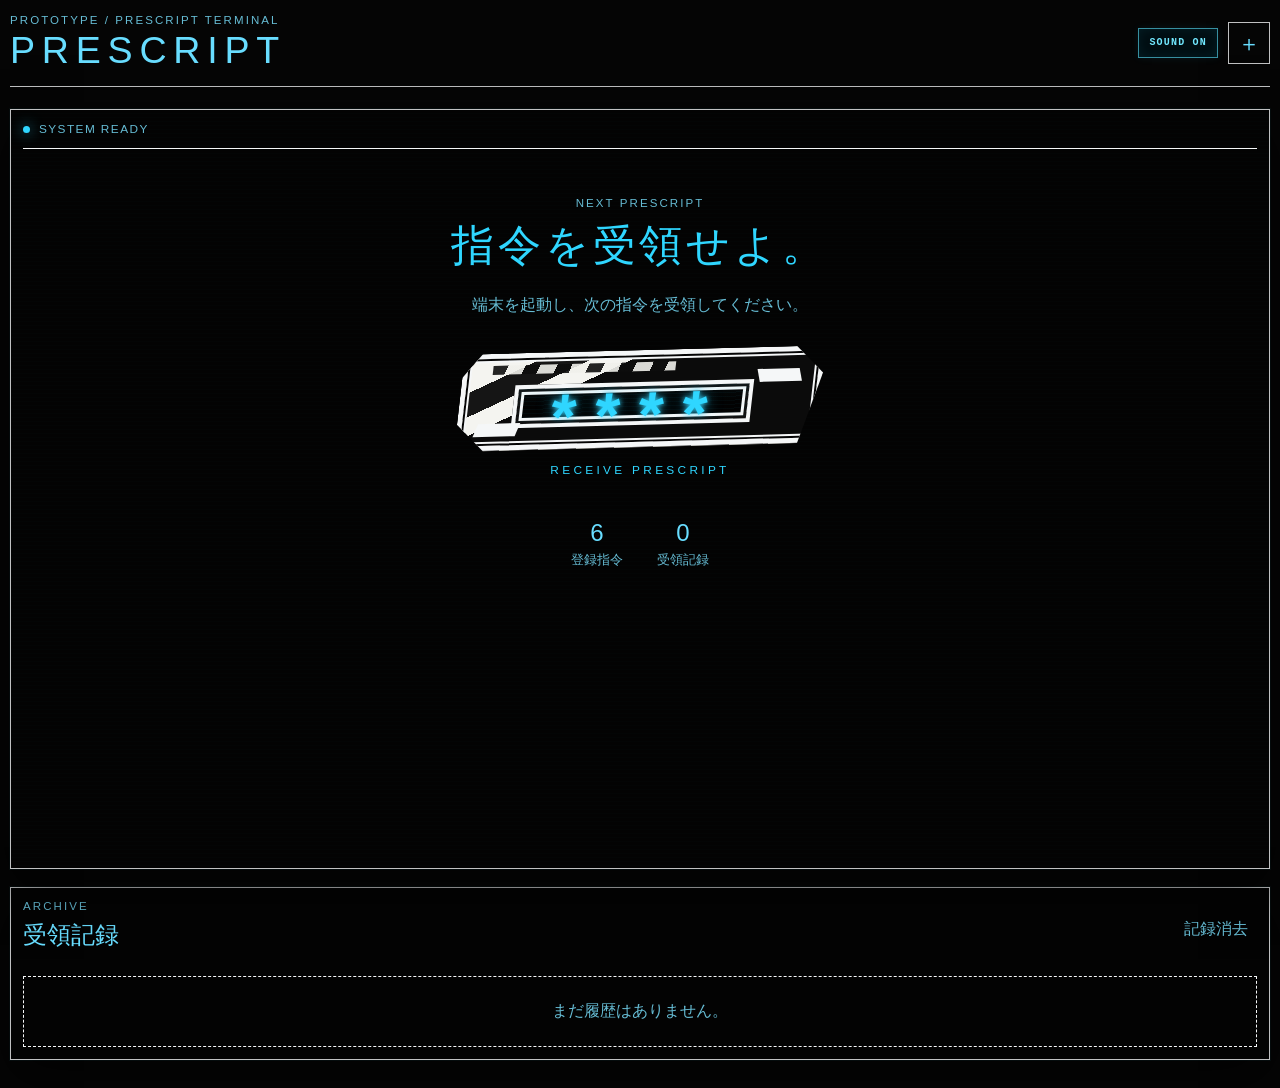
==== commit ff2b96cb: "Load command preset controls on iPhone" ====
--- a/iphone.html
+++ b/iphone.html
@@ -7,6 +7,7 @@
   <title>PRESCRIPT iPhone</title>
   <link rel="stylesheet" href="style_iphone_fixed.css" />
   <link rel="stylesheet" href="iphone.css" />
+  <link rel="stylesheet" href="presets.css" />
 
   <link rel="manifest" href="iphone-manifest.json">
   <meta name="apple-mobile-web-app-capable" content="yes">
@@ -155,6 +156,7 @@
   </dialog>
 
   <script src="script.js"></script>
+  <script src="presets.js"></script>
   <script>
     if ("serviceWorker" in navigator) {
       window.addEventListener("load", () => {
--- a/iphone.css
+++ b/iphone.css
@@ -1,197 +1,48 @@
-/* PRESCRIPT — dedicated iPhone layout */
-html, body {
-  width: 100%;
-  max-width: 100%;
-  overflow-x: hidden;
-  background: #050505 !important;
-}
-
-body {
-  margin: 0;
-  padding: 0;
-}
-
-*, *::before, *::after {
-  box-sizing: border-box;
-}
-
-.app-shell {
-  width: 100% !important;
-  max-width: 100% !important;
-  margin: 0 auto !important;
-  padding:
-    max(14px, env(safe-area-inset-top))
-    max(12px, env(safe-area-inset-right))
-    max(28px, env(safe-area-inset-bottom))
-    max(12px, env(safe-area-inset-left)) !important;
-}
-
-.topbar {
-  gap: 10px;
-}
-
-.topbar h1 {
-  font-size: clamp(1.8rem, 9vw, 2.5rem) !important;
-}
-
-.topbar-actions {
-  flex-shrink: 0;
-}
-
-.terminal-panel,
-.history-panel {
-  width: 100% !important;
-  max-width: 100% !important;
-  padding: 12px !important;
-}
-
-.terminal-panel {
-  overflow: visible !important;
-}
-
-#idleView {
-  padding: 48px 4px 24px !important;
-}
-
-.device-button {
-  width: min(92%, 360px) !important;
-}
-
-.stats {
-  gap: 34px !important;
-}
-
-#decodingView {
-  width: 100% !important;
-  max-width: 100% !important;
-  padding: 48px 0 52px !important;
-  overflow: visible !important;
-}
-
-.css-terminal-stage,
-.decoding-stage {
-  position: relative !important;
-  display: flex !important;
-  justify-content: center !important;
-  align-items: center !important;
-  width: 100% !important;
-  max-width: 100% !important;
-  min-width: 0 !important;
-  margin: 0 auto !important;
-  padding: 0 !important;
-  overflow: visible !important;
-}
-
-.css-terminal,
-.decoding-terminal {
-  position: relative !important;
-  width: min(82vw, 320px) !important;
-  max-width: min(82vw, 320px) !important;
-  min-width: 0 !important;
-  margin: 0 auto !important;
-  transform: none !important;
-  transform-origin: center center !important;
-}
-
-.terminal-body,
-.decoding-terminal .terminal-body {
-  width: 100% !important;
-  max-width: 100% !important;
-  min-width: 0 !important;
-  min-height: 220px !important;
-}
-
-.terminal-wing {
-  max-width: 18% !important;
-}
-
-.wing-left {
-  left: -3% !important;
-}
-
-.wing-right {
-  right: -3% !important;
-}
-
-.terminal-screen-frame {
-  left: 6% !important;
-  right: 6% !important;
-}
-
-.terminal-screen,
-.decoding-screen {
-  min-width: 0 !important;
-  max-width: 100% !important;
-  padding-left: 7px !important;
-  padding-right: 7px !important;
-}
-
-.screen-head {
-  gap: 6px !important;
-}
-
-.screen-head,
-.screen-foot {
-  font-size: 0.64rem !important;
-}
-
-.screen-command-wrap,
-.screen-command,
-.code-matrix,
-.seamless-result {
-  min-width: 0 !important;
-  max-width: 100% !important;
-}
-
-.code-matrix {
-  width: 100% !important;
-  overflow: hidden !important;
-}
-
-.code-matrix div {
-  white-space: nowrap !important;
-}
-
-.progress-track {
-  width: min(88%, 330px) !important;
-  margin-top: 24px !important;
-}
-
-.candidate-text {
-  padding: 0 10px;
-}
-
-.result-actions {
-  width: 100%;
-  padding: 0 4px;
-}
-
-.result-actions > * {
-  width: 100% !important;
-}
-
-.history-panel {
-  margin-top: 16px !important;
-}
-
-.input-row {
-  flex-direction: column;
-  align-items: stretch !important;
-}
-
-.input-row > * {
-  width: 100%;
-}
-
-@media (max-width: 390px) {
-  .css-terminal,
-  .decoding-terminal {
-    width: min(80vw, 304px) !important;
-    max-width: min(80vw, 304px) !important;
-  }
-
-  .terminal-body,
-  .decoding-terminal .terminal-body {
-    min-height: 212px !important;
-  }
-}
+/* PRESCRIPT — dedicated iPhone portrait terminal */
+html, body { width:100%; max-width:100%; overflow-x:hidden; background:#050505 !important; }
+body { margin:0; padding:0; }
+*, *::before, *::after { box-sizing:border-box; }
+.app-shell { width:100% !important; max-width:100% !important; margin:0 auto !important; padding:max(14px,env(safe-area-inset-top)) max(10px,env(safe-area-inset-right)) max(28px,env(safe-area-inset-bottom)) max(10px,env(safe-area-inset-left)) !important; }
+.topbar { gap:8px; }
+.topbar h1 { font-size:clamp(1.75rem,8vw,2.35rem) !important; }
+.topbar-actions { flex-shrink:0; }
+.terminal-panel,.history-panel { width:100% !important; max-width:100% !important; padding:12px !important; }
+.terminal-panel { min-height:760px !important; overflow:visible !important; }
+#idleView { padding:48px 4px 28px !important; }
+.device-button { width:min(92%,360px) !important; }
+.stats { gap:34px !important; }
+#decodingView { width:100% !important; max-width:100% !important; padding:34px 0 42px !important; overflow:visible !important; }
+.css-terminal-stage,.decoding-stage { position:relative !important; display:flex !important; justify-content:center !important; align-items:center !important; width:100% !important; max-width:100% !important; min-width:0 !important; margin:18px auto 0 !important; padding:0 !important; overflow:visible !important; }
+.css-terminal,.decoding-terminal { position:relative !important; width:min(91vw,390px) !important; max-width:min(91vw,390px) !important; min-width:0 !important; height:clamp(500px,132vw,570px) !important; margin:0 auto !important; transform:none !important; transform-origin:center center !important; filter:drop-shadow(0 22px 28px rgba(0,0,0,.62)); }
+.terminal-body,.decoding-terminal .terminal-body { position:relative !important; width:100% !important; max-width:100% !important; height:100% !important; min-height:0 !important; overflow:hidden !important; border:4px solid #f4f7f8 !important; background:linear-gradient(90deg,transparent 0 7%,rgba(255,255,255,.06) 7% 8%,transparent 8% 92%,rgba(255,255,255,.06) 92% 93%,transparent 93%),linear-gradient(180deg,#111 0 8%,#f0f2ef 8% 11%,#0a0a0a 11% 89%,#eceeea 89% 92%,#111 92% 100%) !important; box-shadow:inset 0 0 0 2px #050505,inset 0 0 0 5px rgba(245,247,248,.28),0 0 0 1px rgba(47,214,255,.12),0 0 30px rgba(47,214,255,.08) !important; clip-path:polygon(10% 0,90% 0,100% 6%,100% 18%,97% 21%,100% 24%,100% 76%,97% 79%,100% 82%,100% 94%,90% 100%,10% 100%,0 94%,0 82%,3% 79%,0 76%,0 24%,3% 21%,0 18%,0 6%) !important; }
+.terminal-body::before,.terminal-body::after { content:""; position:absolute; left:6%; right:6%; height:18px; z-index:4; pointer-events:none; background:repeating-linear-gradient(90deg,#f3f5f2 0 18px,#111 18px 27px,#67ddff 27px 29px,#111 29px 38px); border:2px solid #f4f7f8; box-shadow:0 0 10px rgba(47,214,255,.14); }
+.terminal-body::before { top:7.2%; clip-path:polygon(0 0,95% 0,100% 50%,95% 100%,0 100%,3% 50%); }
+.terminal-body::after { bottom:7.2%; transform:scaleX(-1); clip-path:polygon(0 0,95% 0,100% 50%,95% 100%,0 100%,3% 50%); }
+.terminal-top-armor,.terminal-bottom-armor { position:absolute !important; left:9% !important; right:9% !important; height:7% !important; z-index:5 !important; display:flex !important; align-items:center !important; gap:5px !important; padding:0 6px !important; }
+.terminal-top-armor { top:.8% !important; }
+.terminal-bottom-armor { bottom:.8% !important; }
+.terminal-top-armor .armor-segment,.terminal-bottom-armor span { flex:1 !important; height:58% !important; border:1px solid #f5f7f8 !important; background:linear-gradient(135deg,#f1f2ef 0 22%,#161616 22% 78%,#f1f2ef 78% 100%) !important; box-shadow:inset 0 0 0 1px #050505 !important; }
+.terminal-wing { position:absolute !important; top:18% !important; width:8% !important; max-width:none !important; height:64% !important; z-index:-1 !important; border:3px solid #f4f7f8 !important; background:repeating-linear-gradient(180deg,#f0f2ef 0 22px,#111 22px 42px,#67ddff 42px 44px,#111 44px 64px) !important; box-shadow:0 0 14px rgba(47,214,255,.08) !important; }
+.wing-left { left:-4.5% !important; clip-path:polygon(36% 0,100% 5%,100% 95%,36% 100%,0 92%,0 8%); }
+.wing-right { right:-4.5% !important; clip-path:polygon(0 5%,64% 0,100% 8%,100% 92%,64% 100%,0 95%); }
+.terminal-screen-frame { position:absolute !important; top:14% !important; right:7.5% !important; bottom:14% !important; left:7.5% !important; z-index:3 !important; min-width:0 !important; padding:8px !important; border:3px solid #f5f7f8 !important; background:linear-gradient(135deg,#e9ece8 0 4%,#101010 4% 96%,#e9ece8 96% 100%) !important; box-shadow:inset 0 0 0 2px #050505,0 0 0 1px rgba(47,214,255,.12),0 0 20px rgba(47,214,255,.12) !important; clip-path:polygon(5% 0,95% 0,100% 5%,100% 95%,95% 100%,5% 100%,0 95%,0 5%); }
+.terminal-screen,.decoding-screen { position:relative !important; width:100% !important; height:100% !important; min-width:0 !important; max-width:100% !important; padding:20px 15px 18px !important; overflow:hidden !important; border:1px solid rgba(103,221,255,.75) !important; background:linear-gradient(rgba(47,214,255,.028) 1px,transparent 1px),linear-gradient(90deg,rgba(47,214,255,.02) 1px,transparent 1px),radial-gradient(circle at center,rgba(27,92,108,.18),rgba(0,0,0,.88) 72%) !important; background-size:18px 18px,18px 18px,auto !important; box-shadow:inset 0 0 32px rgba(47,214,255,.08),inset 0 0 0 1px rgba(255,255,255,.05) !important; }
+.screen-head { gap:8px !important; padding-bottom:12px !important; border-bottom:1px solid rgba(103,221,255,.5) !important; }
+.screen-head,.screen-foot { font-size:.7rem !important; letter-spacing:.11em !important; }
+.screen-foot { padding-top:11px !important; border-top:1px solid rgba(103,221,255,.35) !important; }
+/* Absolute positioning deliberately overrides the old grid/margin rules in the shared stylesheet. */
+.decoding-screen .screen-command-wrap { position:absolute !important; z-index:2 !important; left:18px !important; right:18px !important; top:50% !important; width:auto !important; min-width:0 !important; min-height:0 !important; max-width:none !important; margin:0 !important; padding:0 5px !important; display:flex !important; align-items:center !important; justify-content:center !important; gap:0 !important; transform:translateY(-50%) !important; }
+.decoding-screen .screen-arrow { position:absolute !important; left:0 !important; top:50% !important; transform:translateY(-50%) !important; font-size:1.2rem !important; }
+.screen-command,.code-matrix,.seamless-result { min-width:0 !important; max-width:100% !important; }
+.decoding-screen .code-matrix { width:100% !important; margin:0 !important; overflow:hidden !important; gap:18px !important; }
+.code-matrix div { white-space:nowrap !important; }
+.decoding-terminal:not(.output-mode) .code-matrix { transform:scaleY(1.04); }
+.decoding-screen .seamless-result { width:88% !important; margin:0 auto !important; font-size:clamp(1.15rem,5.5vw,1.55rem) !important; line-height:1.8 !important; letter-spacing:.055em !important; }
+.progress-track { width:min(90%,350px) !important; margin-top:28px !important; }
+.candidate-text { padding:0 10px; margin-top:18px !important; }
+.result-actions { width:100%; padding:0 4px; }
+.result-actions>* { width:100% !important; }
+.history-panel { margin-top:18px !important; }
+.input-row { flex-direction:column; align-items:stretch !important; }
+.input-row>* { width:100%; }
+@media(max-width:390px){ .css-terminal,.decoding-terminal{width:min(90vw,352px)!important;max-width:min(90vw,352px)!important;height:clamp(490px,137vw,548px)!important}.terminal-panel{min-height:735px!important}.terminal-screen,.decoding-screen{padding-left:12px!important;padding-right:12px!important}.screen-head,.screen-foot{font-size:.64rem!important}.decoding-screen .screen-command-wrap{left:14px!important;right:14px!important} }
--- a/presets.css
+++ b/presets.css
@@ -0,0 +1,83 @@
+.preset-panel {
+  margin: 18px 0 8px;
+  padding: 14px;
+  border: 1px solid rgba(245,247,248,0.72);
+  background: rgba(8,8,8,0.9);
+}
+
+.preset-heading,
+.preset-switch-row,
+.preset-create-row {
+  display: flex;
+  align-items: center;
+  gap: 8px;
+}
+
+.preset-heading {
+  justify-content: space-between;
+  margin-bottom: 12px;
+}
+
+.preset-heading strong {
+  display: block;
+  margin-top: 4px;
+  color: var(--accent);
+  font-weight: 500;
+  letter-spacing: .06em;
+}
+
+.preset-count {
+  color: var(--muted);
+  font-size: .72rem;
+  letter-spacing: .08em;
+}
+
+.preset-switch-row,
+.preset-create-row {
+  margin-top: 8px;
+}
+
+.preset-switch-row select,
+.preset-create-row input {
+  flex: 1;
+  min-width: 0;
+  min-height: 46px;
+}
+
+.preset-switch-row select {
+  appearance: none;
+  background: #111;
+  color: var(--text);
+  border: 1px solid rgba(245,247,248,0.78);
+  padding: 0 38px 0 12px;
+  background-image:
+    linear-gradient(45deg, transparent 50%, var(--accent) 50%),
+    linear-gradient(135deg, var(--accent) 50%, transparent 50%);
+  background-position:
+    calc(100% - 16px) 19px,
+    calc(100% - 11px) 19px;
+  background-size: 5px 5px, 5px 5px;
+  background-repeat: no-repeat;
+}
+
+.preset-switch-row select:focus {
+  outline: none;
+  border-color: var(--accent);
+}
+
+#deletePresetButton:disabled {
+  opacity: .35;
+  cursor: not-allowed;
+}
+
+@media (max-width: 560px) {
+  .preset-switch-row,
+  .preset-create-row {
+    align-items: stretch;
+  }
+
+  .preset-switch-row button,
+  .preset-create-row button {
+    flex: 0 0 auto;
+  }
+}
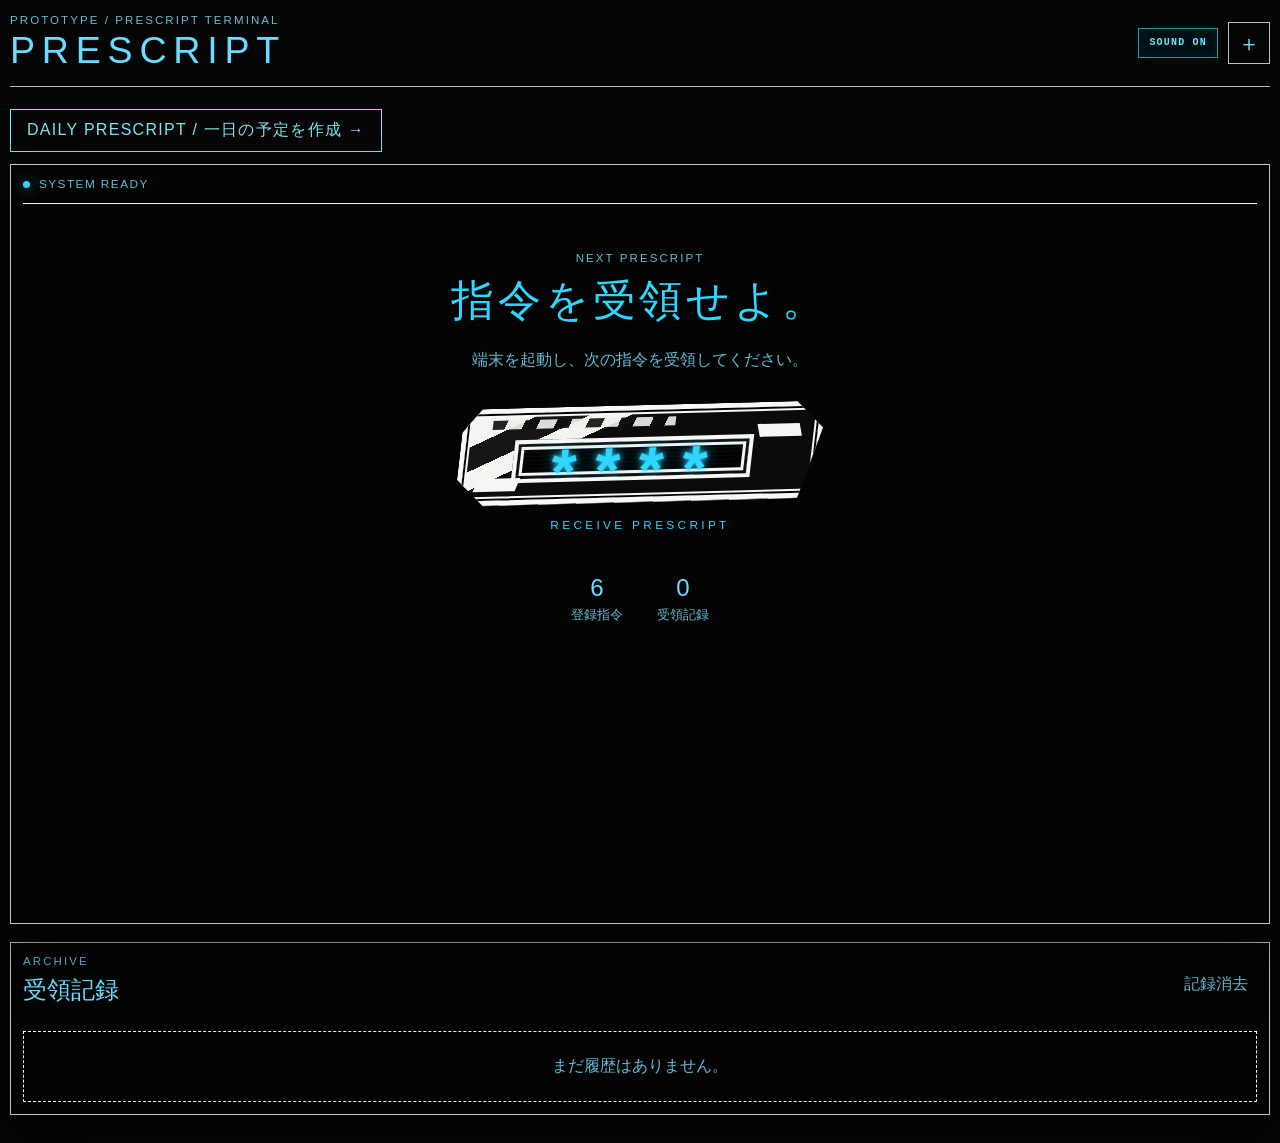
==== commit 8e71a65a: "Link daily planner and probability controls on iphone.html" ====
--- a/iphone.html
+++ b/iphone.html
@@ -8,6 +8,7 @@
   <link rel="stylesheet" href="style_iphone_fixed.css" />
   <link rel="stylesheet" href="iphone.css" />
   <link rel="stylesheet" href="presets.css" />
+  <link rel="stylesheet" href="probability.css" />
 
   <link rel="manifest" href="iphone-manifest.json">
   <meta name="apple-mobile-web-app-capable" content="yes">
@@ -28,6 +29,7 @@
       </div>
     </header>
 
+    <nav style="margin:12px 0"><a href="./schedule.html" style="display:inline-block;border:1px solid #7de8f5;color:#7de8f5;padding:10px 16px;text-decoration:none;letter-spacing:.08em">DAILY PRESCRIPT / 一日の予定を作成 →</a></nav>
     <main>
       <section class="terminal-panel">
         <div class="status-row">
@@ -157,6 +159,7 @@
 
   <script src="script.js"></script>
   <script src="presets.js"></script>
+  <script src="probability.js"></script>
   <script>
     if ("serviceWorker" in navigator) {
       window.addEventListener("load", () => {
--- a/probability.css
+++ b/probability.css
@@ -0,0 +1,69 @@
+/* Per-command probability controls */
+.probability-command-item {
+  align-items: stretch;
+}
+
+.probability-command-main {
+  min-width: 0;
+  flex: 1;
+  display: grid;
+  gap: 10px;
+}
+
+.probability-command-text {
+  line-height: 1.5;
+  overflow-wrap: anywhere;
+}
+
+.probability-controls {
+  display: flex;
+  align-items: center;
+  gap: 10px;
+  flex-wrap: wrap;
+}
+
+.probability-value {
+  min-width: 58px;
+  color: var(--accent);
+  font-family: "Consolas", "Courier New", monospace;
+  font-weight: 700;
+  letter-spacing: 0.06em;
+  text-shadow: 0 0 8px rgba(47,214,255,0.35);
+}
+
+.weight-control {
+  display: inline-flex;
+  align-items: center;
+  gap: 7px;
+  color: var(--muted);
+  font-size: 0.78rem;
+  letter-spacing: 0.08em;
+}
+
+.weight-control input {
+  width: 74px;
+  min-height: 34px;
+  padding: 4px 8px;
+  text-align: center;
+  font-family: "Consolas", "Courier New", monospace;
+}
+
+@media (max-width: 560px) {
+  .probability-command-item {
+    display: grid;
+    grid-template-columns: minmax(0, 1fr) auto;
+    gap: 8px;
+  }
+
+  .probability-controls {
+    gap: 8px;
+  }
+
+  .probability-value {
+    min-width: 52px;
+  }
+
+  .weight-control input {
+    width: 68px;
+  }
+}
